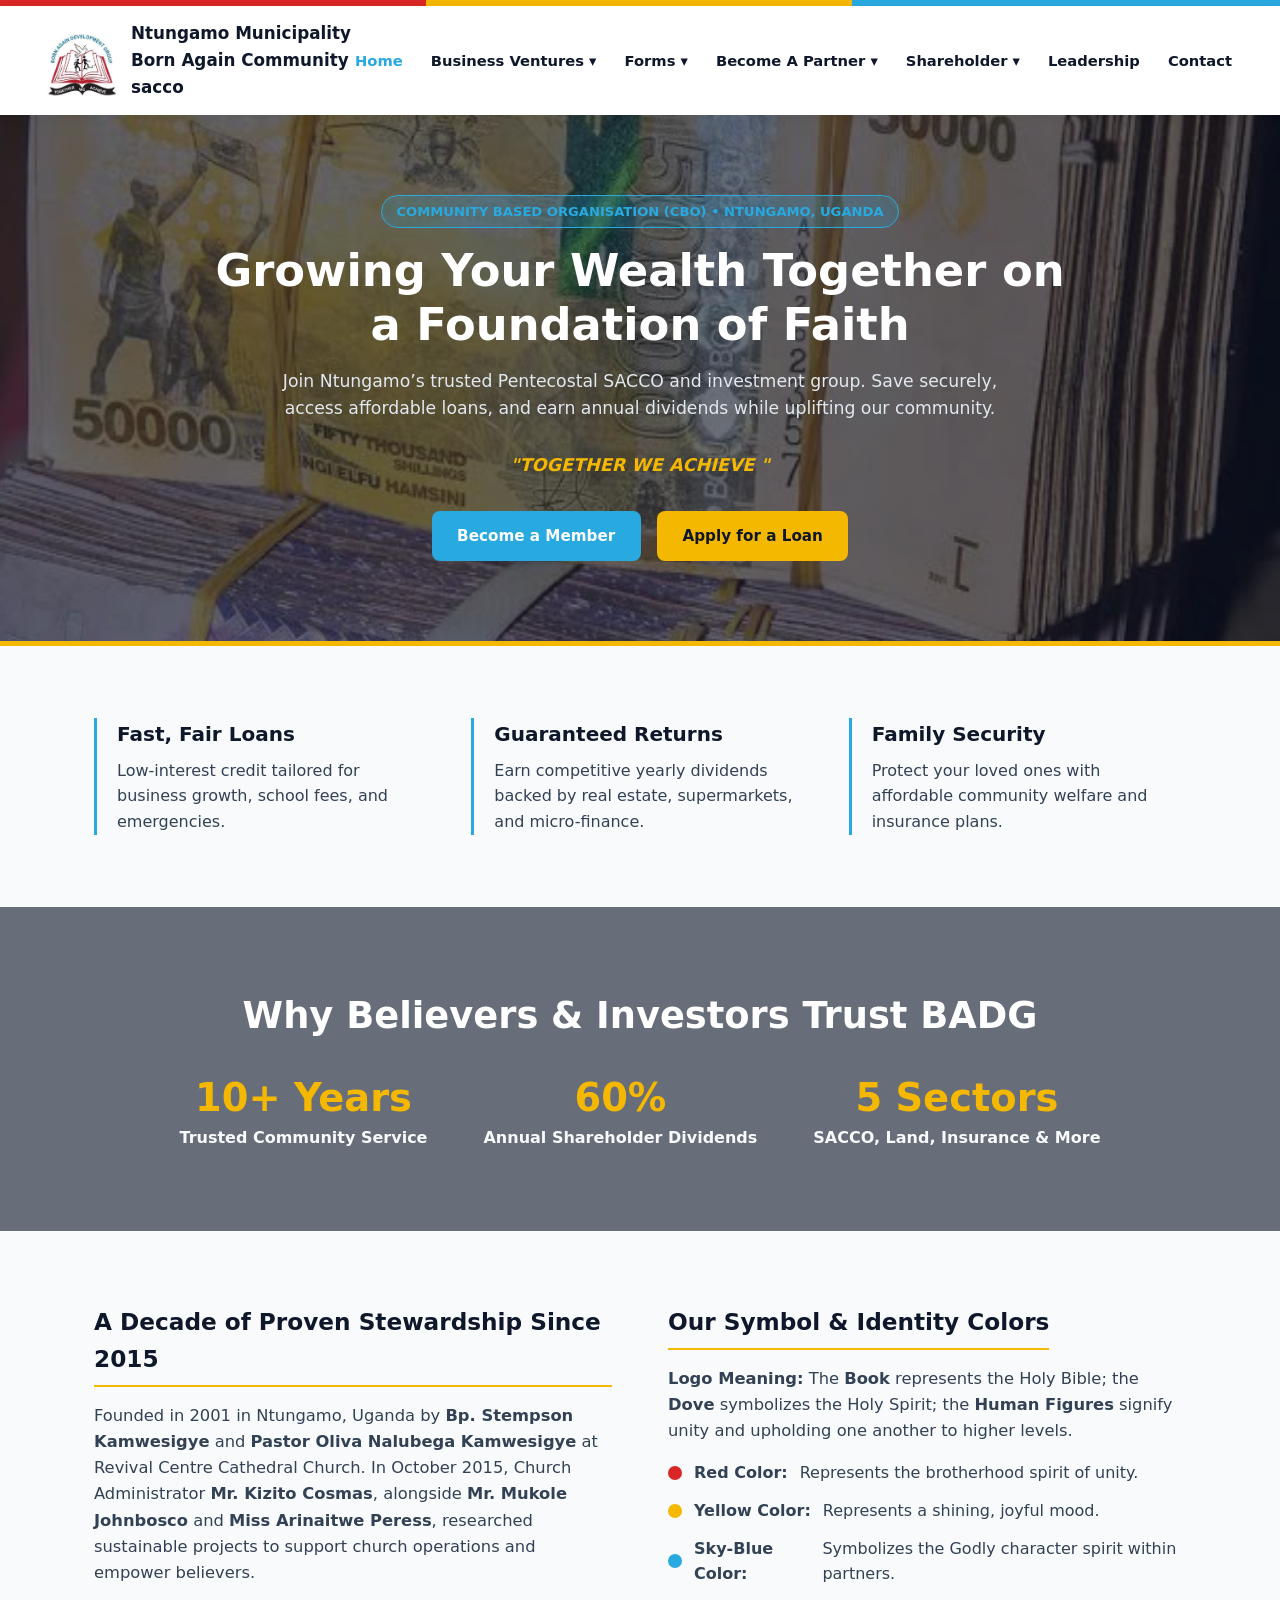
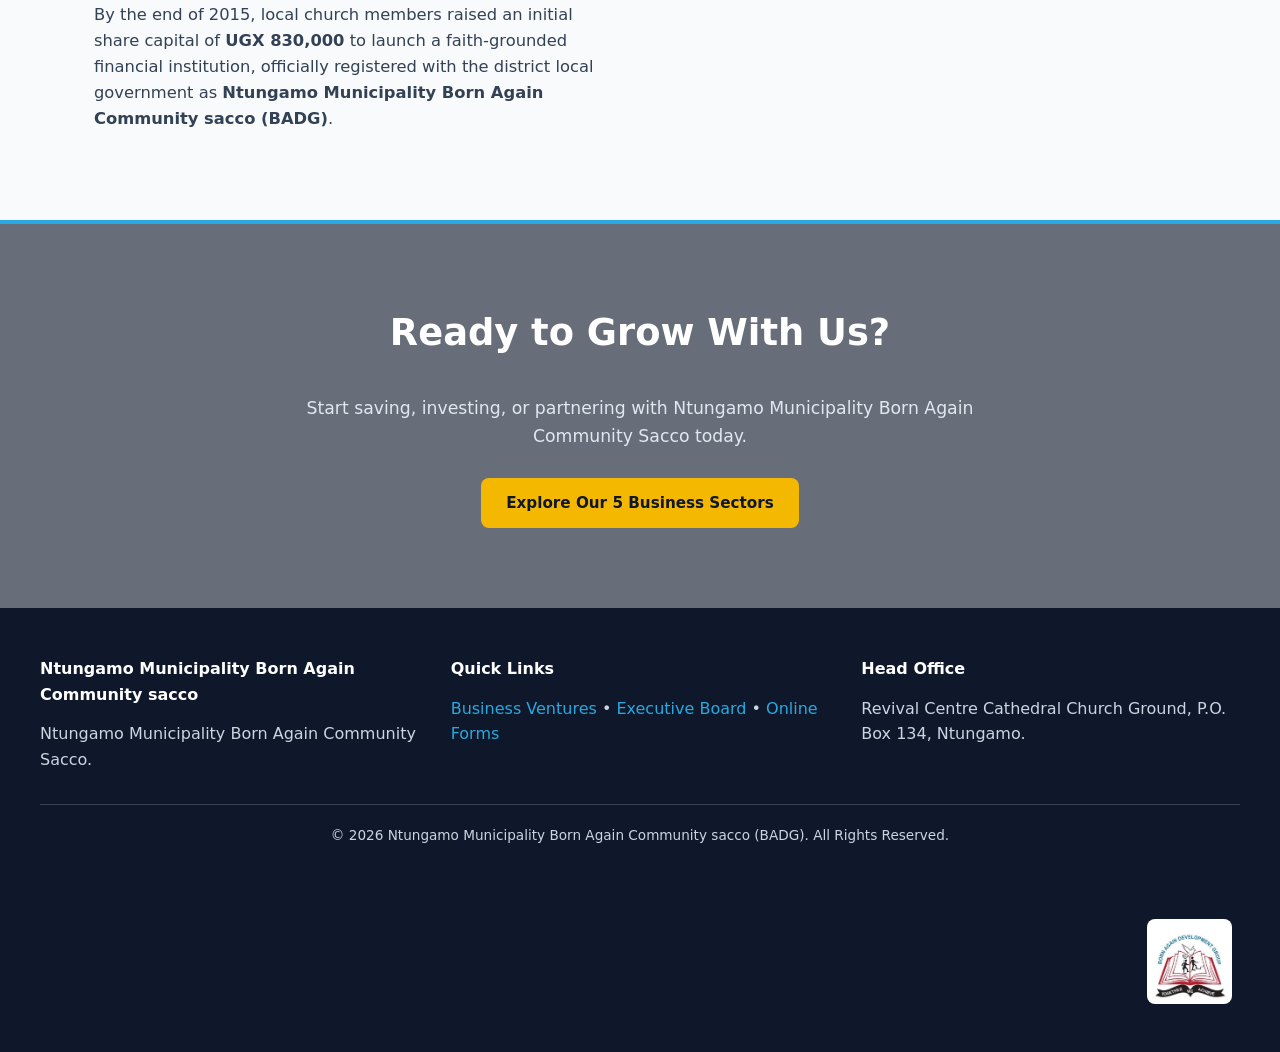
==== index.html @ 7374d950 "Add files via upload" ====
<!DOCTYPE html>
<html lang="en">

<head>
  <meta charset="UTF-8" />
  <meta name="viewport" content="width=device-width, initial-scale=1.0" />
  <title>Home | Ntungamo Municipality Born Again Community sacco
  </title>
  <link rel="stylesheet" href="style.css" />
</head>

<body>
  <div class="brand-bar"></div>
  <header>
    <div class="nav-container">
      <a href="index.html" class="brand">
        <img src="Group LOGO.jpg" alt="Ntungamo Municipality Born Again Community sacco
 Logo" class="nav-logo" />
        <span>Ntungamo Municipality Born Again Community sacco
        </span>
      </a>
      <nav>
        <ul>
          <li><a href="index.html" class="active">Home</a></li>
          <li>
            <a href="ventures.html">Business Ventures ▾</a>
            <div class="dropdown">
              <a href="ventures.html#sacco">SACCO Sector (Micro Finance)</a>
              <a href="ventures.html#insurance">Insurance Sector</a>
              <a href="ventures.html#housing">Land &amp; Housing Finance</a>
              <a href="ventures.html#academic">Academic Sector</a>
              <a href="ventures.html#trading">Trading &amp; Supermarkets</a>
            </div>
          </li>
          <li>
            <a href="forms.html">Forms ▾</a>
            <div class="dropdown">
              <a href="forms.html?type=membership">Membership Registration Form</a>
              <a href="forms.html?type=family">Family Protection Subscription</a>
              <a href="forms.html?type=loan">Loan Application Form</a>
              <a href="forms.html?type=agent">Be An Agent</a>
            </div>
          </li>
          <li>
            <a href="forms.html?type=partner">Become A Partner ▾</a>
            <div class="dropdown">
              <a href="forms.html?type=investor">An Investor</a>
              <a href="forms.html?type=virtual">Virtual Business Collaborations</a>
              <a href="forms.html?type=agent">Be An Agent</a>
            </div>
          </li>
          <li>
            <a href="forms.html?type=shareholder">Shareholder ▾</a>
            <div class="dropdown">
              <a href="index.html#origin">The Guarantees</a>
              <a href="forms.html?type=dividends">Dividends Request Form</a>
              <a href="forms.html?type=transfer">Share Transfer Request Form</a>
              <a href="forms.html?type=commitment">Commitment Agreement Form</a>
            </div>
          </li>
          <li><a href="leadership.html">Leadership</a></li>
          <li><a href="contact.html">Contact</a></li>
        </ul>
      </nav>
    </div>
  </header>

  <main>
    <!-- Hero Parallax Banner -->
    <div class="parallax-section parallax-hero">
      <div class="parallax-overlay">
        <div class="hero-tag">COMMUNITY BASED ORGANISATION (CBO) • NTUNGAMO, UGANDA</div>
        <h1>Growing Your Wealth Together on a Foundation of Faith</h1>
        <p>Join Ntungamo’s trusted Pentecostal SACCO and investment group. Save securely, access affordable loans, and
          earn annual dividends while uplifting our community.</p>
        <div class="slogan">"TOGETHER WE ACHIEVE
          "</div>
        <div class="cta-group">
          <a href="forms.html?type=membership" class="btn btn-primary">Become a Member</a>
          <a href="forms.html?type=loan" class="btn btn-gold">Apply for a Loan</a>
        </div>
      </div>
    </div>

    <!-- Plain Text Trust Pillars (No Boxes) -->
    <section class="plain-section">
      <div class="plain-grid-3">
        <div class="plain-item">
          <h3>Fast, Fair Loans</h3>
          <p>Low-interest credit tailored for business growth, school fees, and emergencies.</p>
        </div>
        <div class="plain-item">
          <h3>Guaranteed Returns</h3>
          <p>Earn competitive yearly dividends backed by real estate, supermarkets, and micro-finance.</p>
        </div>
        <div class="plain-item">
          <h3>Family Security</h3>
          <p>Protect your loved ones with affordable community welfare and insurance plans.</p>
        </div>
      </div>
    </section>

    <!-- Parallax Transition Image 2 -->
    <div class="parallax-section parallax-mid">
      <div class="parallax-overlay">
        <h2>Why Believers &amp; Investors Trust BADG</h2>
        <div class="plain-stats">
          <div class="plain-stat-item">
            <strong>10+ Years</strong>
            <span>Trusted Community Service</span>
          </div>
          <div class="plain-stat-item">
            <strong>60%</strong>
            <span>Annual Shareholder Dividends</span>
          </div>
          <div class="plain-stat-item">
            <strong>5 Sectors</strong>
            <span>SACCO, Land, Insurance &amp; More</span>
          </div>
        </div>
      </div>
    </div>


    <section id="origin" class="plain-section">
      <div class="plain-grid-2">
        <div class="plain-text-block">
          <h3>A Decade of Proven Stewardship Since 2015</h3>
          <p>Founded in 2001 in Ntungamo, Uganda by <strong>Bp. Stempson Kamwesigye</strong> and <strong>Pastor Oliva
              Nalubega Kamwesigye</strong> at Revival Centre Cathedral Church. In October 2015, Church Administrator
            <strong>Mr. Kizito Cosmas</strong>, alongside <strong>Mr. Mukole Johnbosco</strong> and <strong>Miss
              Arinaitwe Peress</strong>, researched sustainable projects to support church operations and empower
            believers.</p>
          <p>By the end of 2015, local church members raised an initial share capital of <strong>UGX 830,000</strong> to
            launch a faith-grounded financial institution, officially registered with the district local government as
            <strong>Ntungamo Municipality Born Again Community sacco
              (BADG)</strong>.</p>
        </div>

        <div class="plain-text-block">
          <h3>Our Symbol &amp; Identity Colors</h3>
          <p><strong>Logo Meaning:</strong> The <strong>Book</strong> represents the Holy Bible; the
            <strong>Dove</strong> symbolizes the Holy Spirit; the <strong>Human Figures</strong> signify unity and
            upholding one another to higher levels.</p>
          <ul class="plain-color-list">
            <li><span class="dot dot-red"></span><strong>Red Color:</strong> Represents the brotherhood spirit of unity.
            </li>
            <li><span class="dot dot-gold"></span><strong>Yellow Color:</strong> Represents a shining, joyful mood.</li>
            <li><span class="dot dot-sky"></span><strong>Sky-Blue Color:</strong> Symbolizes the Godly character spirit
              within partners.</li>
          </ul>
        </div>
      </div>
    </section>

    <!-- Parallax Transition Image 3 -->
    <div class="parallax-section parallax-bottom">
      <div class="parallax-overlay">
        <h2>Ready to Grow With Us?</h2>
        <p>Start saving, investing, or partnering with Ntungamo Municipality Born Again Community Sacco today.</p>
        <a href="ventures.html" class="btn btn-gold">Explore Our 5 Business Sectors</a>
      </div>
    </div>
  </main>

  <footer>
    <div class="footer-grid">
      <div>
        <h4>Ntungamo Municipality Born Again Community sacco
        </h4>
        <p> Ntungamo Municipality Born Again Community Sacco.</p>
      </div>
      <div>
        <h4>Quick Links</h4>
        <p><a href="ventures.html">Business Ventures</a> • <a href="leadership.html">Executive Board</a> • <a
            href="forms.html">Online Forms</a></p>
      </div>
      <div>
        <h4>Head Office</h4>
        <p>Revival Centre Cathedral Church Ground, P.O. Box 134, Ntungamo.</p>
      </div>
    </div>
    <div class="copyright">&copy; 2026 Ntungamo Municipality Born Again Community sacco
      (BADG). All Rights Reserved.</div>
    <footer>
      <div class="footer-logo-wrap">
        <img src="Group LOGO.jpg" alt="Ntungamo Municipality Born Again Community sacco
 Logo" class="footer-logo" />
      </div>
    </footer>

  </footer>
</body>

</html>
---- style.css ----
:root {
  --red: #d92626;
  --gold: #f5b800;
  --sky: #28a9e0;
  --dark: #0f172a;
  --slate: #334155;
  --light: #f8fafc;
  --white: #ffffff;
  --border: #e2e8f0;
}

* {
  box-sizing: border-box;
  margin: 0;
  padding: 0;
  font-family: 'Segoe UI', system-ui, sans-serif;
}

body {
  background: var(--light);
  color: var(--slate);
  line-height: 1.6;
  display: flex;
  flex-direction: column;
  min-height: 100vh;
}

.brand-bar {
  height: 6px;
  background: linear-gradient(90deg, var(--red) 33.3%, var(--gold) 33.3%, var(--gold) 66.6%, var(--sky) 66.6%);
}

/* Navbar */
header {
  background: var(--white);
  box-shadow: 0 2px 12px rgba(0, 0, 0, 0.06);
  position: sticky;
  top: 0;
  z-index: 1000;
}

.nav-container {
  max-width: 1240px;
  margin: 0 auto;
  padding: 0.9rem 1.5rem;
  display: flex;
  justify-content: space-between;
  align-items: center;
}

.brand {
  display: flex;
  align-items: center;
  gap: 0.75rem;
  text-decoration: none;
  color: var(--dark);
  font-weight: 800;
  font-size: 1.05rem;
}

.brand-badge {
  width: 42px;
  height: 42px;
  border-radius: 50%;
  background: var(--sky);
  color: var(--white);
  display: grid;
  place-items: center;
  font-weight: 900;
  border: 3px solid var(--gold);
  font-size: 0.85rem;
}

nav ul {
  list-style: none;
  display: flex;
  gap: 1.25rem;
  align-items: center;
}

nav li {
  position: relative;
}

nav a {
  text-decoration: none;
  color: var(--dark);
  font-weight: 600;
  font-size: 0.92rem;
  padding: 0.5rem 0.25rem;
  display: inline-block;
  transition: color 0.2s;
}

nav a:hover,
nav a.active {
  color: var(--sky);
}

.dropdown {
  display: none;
  position: absolute;
  top: 100%;
  left: 0;
  background: var(--white);
  min-width: 240px;
  box-shadow: 0 10px 25px rgba(0, 0, 0, 0.1);
  border-radius: 8px;
  border-top: 3px solid var(--sky);
  padding: 0.5rem 0;
  z-index: 100;
}

nav li:hover .dropdown {
  display: block;
}

.dropdown a {
  display: block;
  padding: 0.6rem 1.2rem;
  font-weight: 500;
  font-size: 0.88rem;
}

.dropdown a:hover {
  background: var(--light);
  color: var(--red);
}

/* Hero & Page Headers */
.hero {
  background: linear-gradient(135deg, var(--dark) 0%, #1e293b 100%);
  color: var(--white);
  padding: 4.5rem 1.5rem;
  text-align: center;
  border-bottom: 5px solid var(--gold);
}

.page-header {
  background: var(--dark);
  color: var(--white);
  padding: 3rem 1.5rem;
  text-align: center;
  border-bottom: 4px solid var(--sky);
}

.hero-tag {
  display: inline-block;
  background: rgba(40, 169, 224, 0.2);
  color: var(--sky);
  border: 1px solid var(--sky);
  padding: 0.3rem 0.9rem;
  border-radius: 99px;
  font-size: 0.82rem;
  font-weight: 700;
  margin-bottom: 1rem;
}

.hero h1,
.page-header h1 {
  font-size: clamp(1.7rem, 3.5vw, 2.6rem);
  max-width: 900px;
  margin: 0 auto 0.75rem;
  line-height: 1.2;
}

.hero p,
.page-header p {
  max-width: 720px;
  margin: 0 auto 1.5rem;
  color: #cbd5e1;
}

.slogan {
  font-style: italic;
  color: var(--gold);
  font-weight: 700;
  font-size: 1.1rem;
  margin-bottom: 2rem;
}

.cta-group {
  display: flex;
  gap: 1rem;
  justify-content: center;
  flex-wrap: wrap;
}

.btn {
  padding: 0.8rem 1.6rem;
  border-radius: 8px;
  font-weight: 700;
  text-decoration: none;
  cursor: pointer;
  border: none;
  font-size: 0.95rem;
  display: inline-block;
  transition: transform 0.15s;
}

.btn:hover {
  transform: translateY(-2px);
}

.btn-primary {
  background: var(--sky);
  color: var(--white);
}

.btn-gold {
  background: var(--gold);
  color: var(--dark);
}

.btn-full {
  width: 100%;
}

/* Layout & Cards */
main {
  flex: 1;
}

section {
  max-width: 1200px;
  margin: 0 auto;
  padding: 3.5rem 1.5rem;
}

.section-title {
  text-align: center;
  margin-bottom: 2.5rem;
}

.section-title h2 {
  font-size: 1.85rem;
  color: var(--dark);
}

.section-title span {
  display: block;
  width: 60px;
  height: 4px;
  background: var(--red);
  margin: 0.5rem auto 0;
  border-radius: 2px;
}

.grid-2 {
  display: grid;
  grid-template-columns: repeat(auto-fit, minmax(320px, 1fr));
  gap: 2rem;
}

.grid-3 {
  display: grid;
  grid-template-columns: repeat(auto-fit, minmax(260px, 1fr));
  gap: 1.5rem;
}

.card {
  background: var(--white);
  border-radius: 12px;
  padding: 1.75rem;
  box-shadow: 0 4px 15px rgba(0, 0, 0, 0.04);
  border: 1px solid var(--border);
}

.card h3 {
  color: var(--dark);
  margin-bottom: 0.75rem;
}

/* Stats & Colors */
.stat-row {
  display: flex;
  gap: 1rem;
  margin-top: 1.5rem;
  flex-wrap: wrap;
}

.stat {
  flex: 1;
  min-width: 130px;
  background: var(--light);
  padding: 1rem;
  border-radius: 8px;
  border-left: 4px solid var(--sky);
}

.stat strong {
  display: block;
  font-size: 1.2rem;
  color: var(--dark);
}

.color-pill {
  display: flex;
  align-items: center;
  gap: 1rem;
  margin-bottom: 1rem;
  padding: 0.8rem;
  border-radius: 8px;
  background: var(--light);
}

.swatch {
  width: 32px;
  height: 32px;
  border-radius: 6px;
  flex-shrink: 0;
}

.swatch-red {
  background: var(--red);
}

.swatch-gold {
  background: var(--gold);
}

.swatch-sky {
  background: var(--sky);
}

/* Leadership */
.leader-card {
  text-align: center;
}

.avatar {
  width: 90px;
  height: 90px;
  border-radius: 50%;
  margin: 0 auto 1rem;
  background: #e2e8f0;
  border: 3px solid var(--sky);
  display: grid;
  place-items: center;
  font-weight: 800;
  color: var(--dark);
  font-size: 1.2rem;
}

.leader-card p {
  font-size: 0.9rem;
  color: var(--red);
  font-weight: 600;
}

/* Org Chart */
.org-tree {
  display: flex;
  flex-direction: column;
  align-items: center;
  gap: 1.5rem;
}

.org-box {
  padding: 1rem 1.75rem;
  border-radius: 8px;
  font-weight: 700;
  text-align: center;
  min-width: 220px;
}

.org-top {
  background: #ea580c;
  color: var(--white);
  font-size: 1.15rem;
}

.org-mid {
  display: flex;
  gap: 1.5rem;
  flex-wrap: wrap;
  justify-content: center;
}

.org-cec {
  background: var(--white);
  border: 2px solid var(--dark);
  color: var(--dark);
}

.org-exec {
  background: var(--gold);
  color: var(--dark);
}

.org-sectors {
  display: grid;
  grid-template-columns: repeat(auto-fit, minmax(220px, 1fr));
  gap: 1rem;
  width: 100%;
}

.sector-card {
  background: var(--white);
  border-top: 4px solid var(--sky);
  padding: 1.25rem;
  border-radius: 8px;
  text-align: center;
  box-shadow: 0 2px 8px rgba(0, 0, 0, 0.05);
}

/* Forms */
.form-box {
  max-width: 600px;
  margin: 0 auto;
}

.form-group {
  margin-bottom: 1.1rem;
}

.form-group label {
  display: block;
  font-size: 0.9rem;
  font-weight: 600;
  margin-bottom: 0.35rem;
  color: var(--dark);
}

.form-group input,
.form-group select,
.form-group textarea {
  width: 100%;
  padding: 0.7rem;
  border: 1px solid #cbd5e1;
  border-radius: 6px;
  font-size: 0.95rem;
}

/* Footer */
footer {
  background: var(--dark);
  color: #cbd5e1;
  padding: 3rem 1.5rem 1.5rem;
  margin-top: auto;
}

.footer-grid {
  max-width: 1200px;
  margin: 0 auto;
  display: grid;
  grid-template-columns: repeat(auto-fit, minmax(250px, 1fr));
  gap: 2rem;
  border-bottom: 1px solid #334155;
  padding-bottom: 2rem;
}

.footer-grid h4 {
  color: var(--white);
  margin-bottom: 0.85rem;
}

.footer-grid a {
  color: var(--sky);
  text-decoration: none;
}

.copyright {
  text-align: center;
  padding-top: 1.25rem;
  font-size: 0.85rem;
}

.dropdown-right {
  left: auto;
  right: 0;
}


@media (max-width: 900px) {
  nav ul {
    display: none;
  }
}

/* Parallax Scrolling Sections */
.parallax-section {
  background-attachment: fixed;
  background-position: center;
  background-repeat: no-repeat;
  background-size: cover;
  position: relative;
  color: var(--white);
  text-align: center;
}

.parallax-hero {
  background-image: url('parallax.jpg');
  border-bottom: 5px solid var(--gold);
}

.parallax-mid {
  background-image: url('savings.jpg');
}

.parallax-bottom {
  background-image: url('family.jpg');
  border-top: 4px solid var(--sky);
}

.parallax-overlay {
  background: rgba(15, 23, 42, 0.62);
  padding: 5rem 1.5rem;
}


.parallax-overlay h1 {
  font-size: clamp(1.8rem, 3.6vw, 2.8rem);
  max-width: 880px;
  margin: 0 auto 1rem;
  line-height: 1.2;
}

.parallax-overlay h2 {
  font-size: clamp(1.6rem, 3vw, 2.3rem);
  margin-bottom: 2rem;
  color: var(--white);
}

.parallax-overlay p {
  max-width: 720px;
  margin: 0 auto 1.75rem;
  color: #e2e8f0;
  font-size: 1.08rem;
}

/* Plain Text Sections (No Boxes) */
.plain-section {
  max-width: 1140px;
  margin: 0 auto;
  padding: 4.5rem 1.5rem;
  background: transparent;
}

.plain-grid-3 {
  display: grid;
  grid-template-columns: repeat(auto-fit, minmax(260px, 1fr));
  gap: 2.5rem;
}

.plain-grid-2 {
  display: grid;
  grid-template-columns: repeat(auto-fit, minmax(320px, 1fr));
  gap: 3.5rem;
}

.plain-item {
  border-left: 3px solid var(--sky);
  padding-left: 1.25rem;
}

.plain-item h3 {
  color: var(--dark);
  font-size: 1.25rem;
  margin-bottom: 0.5rem;
}

.plain-text-block h3 {
  color: var(--dark);
  font-size: 1.45rem;
  margin-bottom: 1rem;
  padding-bottom: 0.5rem;
  border-bottom: 2px solid var(--gold);
  display: inline-block;
}

.plain-text-block p {
  margin-bottom: 1rem;
  font-size: 1.02rem;
  color: var(--slate);
}

/* Plain Stats Over Parallax */
.plain-stats {
  display: flex;
  justify-content: center;
  gap: 3.5rem;
  flex-wrap: wrap;
  max-width: 960px;
  margin: 0 auto;
}

.plain-stat-item strong {
  display: block;
  font-size: 2.4rem;
  color: var(--gold);
  line-height: 1.1;
  margin-bottom: 0.35rem;
}

.plain-stat-item span {
  font-size: 1rem;
  color: #f8fafc;
  font-weight: 600;
}

/* Plain Color List */
.plain-color-list {
  list-style: none;
  margin-top: 1rem;
}

.plain-color-list li {
  display: flex;
  align-items: center;
  gap: 0.75rem;
  margin-bottom: 0.75rem;
  font-size: 1rem;
}

.dot {
  width: 14px;
  height: 14px;
  border-radius: 50%;
  flex-shrink: 0;
}

.dot-red {
  background: var(--red);
}

.dot-gold {
  background: var(--gold);
}

.dot-sky {
  background: var(--sky);
}

/* Disable fixed parallax on mobile Safari/Android for smooth scrolling */
@media (max-width: 768px) {
  .parallax-section {
    background-attachment: scroll;
  }
}

.avatar-img {
  width: 90px;
  height: 90px;
  border-radius: 50%;
  object-fit: cover;
  object-position: top;
  border: 3px solid #38bdf8;
  margin: 0 auto 1rem auto;
  display: block;
}

.leadership-hero {
  background: linear-gradient(rgba(15, 23, 42, 0.75), rgba(15, 23, 42, 0.85)), url('leadership.jpg') center/cover fixed no-repeat;
}

body {
  background-image: linear-gradient(rgba(248, 250, 252, 0.92), rgba(248, 250, 252, 0.92)), url('Group\ LOGO.jpg');
  background-size: 350px;
  background-repeat: no-repeat;
  background-position: center;
  background-attachment: fixed;
}

.nav-logo {
  width: 75px;
  height: 75px;
  object-fit: contain;
  border-radius: 8px;
  flex-shrink: 0;
}

nav a {
  white-space: nowrap;
}

footer {
  position: relative;
}

.footer-logo-wrap {
  display: flex;
  justify-content: flex-end;
  margin-top: 1.5rem;
}

.footer-logo {
  width: 85px;
  height: 85px;
  object-fit: contain;
  border-radius: 8px;
  background: #ffffff;
  padding: 4px;
}

#sacco,
#insurance,
#housing,
#academic,
#trading,
#collab {
  background-size: cover;
  background-position: center;
  background-repeat: no-repeat;
  text-shadow: 0 1px 2px rgba(255, 255, 255, 0.9);
}

#sacco,
#insurance,
#housing,
#academic,
#trading,
#collab {
  background-size: cover;
  background-position: center;
  background-repeat: no-repeat;
}

#sacco h3,
#insurance h3,
#housing h3,
#academic h3,
#trading h3,
#collab h3 {
  color: #facc15 !important;
  text-shadow: 0 2px 4px rgba(0, 0, 0, 0.85);
}

#sacco p,
#insurance p,
#housing p,
#academic p,
#trading p,
#collab p {
  color: #ffffff !important;
  text-shadow: 0 1px 3px rgba(0, 0, 0, 0.9);
}

#sacco {
  background-image: linear-gradient(rgba(15, 23, 42, 0.65), rgba(15, 23, 42, 0.75)), url('sacco.jpg') !important;
}

#insurance {
  background-image: linear-gradient(rgba(15, 23, 42, 0.65), rgba(15, 23, 42, 0.75)), url('insurance.jpg') !important;
}

#housing {
  background-image: linear-gradient(rgba(15, 23, 42, 0.65), rgba(15, 23, 42, 0.75)), url('housing.jpg') !important;
}

#academic {
  background-image: linear-gradient(rgba(15, 23, 42, 0.65), rgba(15, 23, 42, 0.75)), url('Skill.jpg') !important;
}

#trading {
  background-image: linear-gradient(rgba(15, 23, 42, 0.65), rgba(15, 23, 42, 0.75)), url('tradind.jpg') !important;
}

#collab {
  background-image: linear-gradient(rgba(15, 23, 42, 0.65), rgba(15, 23, 42, 0.75)), url('colla.jpg') !important;
}

.sector-detail-section {
  padding-top: 2rem;
}

.detail-box {
  background: #ffffff;
  padding: 1.75rem;
  border-radius: 10px;
  box-shadow: 0 4px 12px rgba(0, 0, 0, 0.06);
  border-top: 4px solid #dc2626;
}

.detail-box h3 {
  color: #1e3a8a;
  margin-bottom: 1rem;
}

.table-responsive {
  overflow-x: auto;
}

.sacco-table {
  width: 100%;
  border-collapse: collapse;
  text-align: left;
  font-size: 0.94rem;
}

.sacco-table th,
.sacco-table td {
  padding: 0.85rem 1rem;
  border-bottom: 1px solid #e2e8f0;
}

.sacco-table th {
  background: #0f172a;
  color: #ffffff;
}

.badge-fee {
  background: #fef3c7;
  color: #92400e;
  padding: 0.25rem 0.6rem;
  border-radius: 4px;
  font-weight: 700;
  font-size: 0.82rem;
  white-space: nowrap;
}

.badge-free {
  background: #dcfce7;
  color: #166534;
  padding: 0.25rem 0.6rem;
  border-radius: 4px;
  font-weight: 700;
  font-size: 0.82rem;
}

.sacco-hero {
  background: linear-gradient(rgba(15, 23, 42, 0.35), rgba(15, 23, 42, 0.45)), url('saved.jpg') center 65%/cover no-repeat;
  min-height: 420px;
  display: flex;
  flex-direction: column;
  justify-content: center;
  text-shadow: 0 2px 6px rgba(0, 0, 0, 0.9);
}

.hover-explain-list {
  list-style: none;
  padding: 0;
  margin: 0;
}

.hover-explain-list li {
  border-bottom: 1px solid #e2e8f0;
  padding: 0.65rem 0.5rem;
  cursor: pointer;
  border-radius: 6px;
  transition: background-color 0.25s ease;
}

.hover-explain-list li:last-child {
  border-bottom: none;
}

.hover-explain-list li:hover {
  background-color: #f0f9ff;
}

.item-title {
  font-weight: 700;
  color: #0f172a;
  display: flex;
  justify-content: space-between;
  align-items: center;
  font-size: 0.95rem;
}

.hover-explain-list li:hover .item-title {
  color: #0284c7;
}

.item-desc {
  max-height: 0;
  opacity: 0;
  overflow: hidden;
  font-size: 0.88rem;
  color: #475569;
  line-height: 1.45;
  transition: max-height 0.35s ease, opacity 0.3s ease, margin-top 0.25s ease;
}

.hover-explain-list li:hover .item-desc {
  max-height: 120px;
  opacity: 1;
  margin-top: 0.45rem;
}

.sacco-parallax-card {
  background-size: cover;
  background-position: center;
  background-repeat: no-repeat;
  color: #ffffff;
  text-shadow: 0 2px 4px rgba(0, 0, 0, 0.85);
}

.sacco-parallax-card h3 {
  color: #facc15 !important;
}

.sacco-parallax-card p {
  color: #f8fafc !important;
}

.sacco-parallax-card .item-title {
  color: #ffffff !important;
}

.sacco-parallax-card .item-desc {
  color: #e2e8f0 !important;
}

.sacco-parallax-card .hover-explain-list li {
  border-bottom: 1px solid rgba(255, 255, 255, 0.25);
}

.sacco-parallax-card .hover-explain-list li:hover {
  background-color: rgba(15, 23, 42, 0.65);
}

.card-loans {
  background-image: linear-gradient(rgba(15, 23, 42, 0.48), rgba(15, 23, 42, 0.58)), url('credit 1.jpg');
}

.card-audit {
  background-image: linear-gradient(rgba(15, 23, 42, 0.48), rgba(15, 23, 42, 0.58)), url('audit.jpg');
}

.card-open-account {
  background-image: linear-gradient(rgba(15, 23, 42, 0.48), rgba(15, 23, 42, 0.58)), url('cash.jpg');
}

.sector-detail-section .grid-3 {
  align-items: start;
}

.sector-detail-section .sacco-parallax-card {
  min-height: 335px;
}

.insurance-hero {
  background: linear-gradient(rgba(15, 23, 42, 0.45), rgba(15, 23, 42, 0.55)), url('insurance.jpg') center/cover no-repeat;
  min-height: 360px;
  display: flex;
  flex-direction: column;
  justify-content: center;
  text-shadow: 0 2px 6px rgba(0, 0, 0, 0.9);
}

.card-ins-cover {
  background-image: linear-gradient(rgba(15, 23, 42, 0.52), rgba(15, 23, 42, 0.62)), url('insurance.jpg');
}

.card-ins-req {
  background-image: linear-gradient(rgba(15, 23, 42, 0.52), rgba(15, 23, 42, 0.62)), url('family.jpg');
}

.card-ins-join {
  background-image: linear-gradient(rgba(15, 23, 42, 0.52), rgba(15, 23, 42, 0.62)), url('parallax.jpg');
}

.card-ins-join .btn-red {
  background: #dc2626;
  color: #ffffff;
  display: inline-block;
  padding: 0.65rem 1.25rem;
  border-radius: 6px;
  text-decoration: none;
  font-weight: 700;
  text-shadow: none;
}

.housing-hero {
  background: linear-gradient(rgba(15, 23, 42, 0.45), rgba(15, 23, 42, 0.55)), url('housing.jpg') center/cover no-repeat;
  min-height: 360px;
  display: flex;
  flex-direction: column;
  justify-content: center;
  text-shadow: 0 2px 6px rgba(0, 0, 0, 0.9);
}

.card-house-prog {
  background-image: linear-gradient(rgba(15, 23, 42, 0.52), rgba(15, 23, 42, 0.62)), url('housing.jpg');
}

.card-house-req {
  background-image: linear-gradient(rgba(15, 23, 42, 0.52), rgba(15, 23, 42, 0.62)), url('requirements.jpg');
}

.card-house-join {
  background-image: linear-gradient(rgba(15, 23, 42, 0.52), rgba(15, 23, 42, 0.62)), url('land.jpg');
}

.card-house-join .btn-red {
  background: #dc2626;
  color: #ffffff;
  display: inline-block;
  padding: 0.65rem 1.25rem;
  border-radius: 6px;
  text-decoration: none;
  font-weight: 700;
  text-shadow: none;
}

.academic-hero {
  background: linear-gradient(rgba(15, 23, 42, 0.45), rgba(15, 23, 42, 0.55)), url('academic.jpg') center/cover no-repeat;
  min-height: 360px;
  display: flex;
  flex-direction: column;
  justify-content: center;
  text-shadow: 0 2px 6px rgba(0, 0, 0, 0.9);
}

.card-acad-prog {
  background-image: linear-gradient(rgba(15, 23, 42, 0.52), rgba(15, 23, 42, 0.62)), url('Skill.jpg');
}

.card-acad-req {
  background-image: linear-gradient(rgba(15, 23, 42, 0.52), rgba(15, 23, 42, 0.62)), url('enrollement.jpg');
}

.card-acad-join {
  background-image: linear-gradient(rgba(15, 23, 42, 0.52), rgba(15, 23, 42, 0.62)), url('juniors.jpg');
}

.card-acad-join .btn-red {
  background: #dc2626;
  color: #ffffff;
  display: inline-block;
  padding: 0.65rem 1.25rem;
  border-radius: 6px;
  text-decoration: none;
  font-weight: 700;
  text-shadow: none;
}

.dual-avatars {
  display: flex;
  justify-content: center;
  align-items: center;
  gap: 1rem;
  margin-bottom: 1rem;
}

.dual-avatars .avatar-img {
  margin: 0;
}

.trading-hero {
  background: linear-gradient(rgba(15, 23, 42, 0.45), rgba(15, 23, 42, 0.55)), url('trading.jpg') center/cover no-repeat;
  min-height: 360px;
  display: flex;
  flex-direction: column;
  justify-content: center;
  text-shadow: 0 2px 6px rgba(0, 0, 0, 0.9);
}

.card-trade-ops {
  background-image: linear-gradient(rgba(15, 23, 42, 0.52), rgba(15, 23, 42, 0.62)), url('trading.jpg');
}

.card-trade-ben {
  background-image: linear-gradient(rgba(15, 23, 42, 0.52), rgba(15, 23, 42, 0.62)), url('savings.jpg');
}

.card-trade-join {
  background-image: linear-gradient(rgba(15, 23, 42, 0.52), rgba(15, 23, 42, 0.62)), url('colla.jpg');
}

.card-trade-join .btn-red {
  background: #dc2626;
  color: #ffffff;
  display: inline-block;
  padding: 0.65rem 1.25rem;
  border-radius: 6px;
  text-decoration: none;
  font-weight: 700;
  text-shadow: none;
}

.sector-detail-section .grid-3 {
  align-items: start !important;
}

.sector-detail-section .card,
.sacco-parallax-card {
  height: auto !important;
  min-height: 410px;
  transition: transform 0.25s ease, box-shadow 0.25s ease;
}

.sector-detail-section .card:hover,
.sacco-parallax-card:hover {
  transform: translateY(-4px);
}


.card-acad-prog,
.card-acad-req,
.card-acad-join {
  height: 100%;
  background-size: cover !important;
  background-position: center !important;
  background-repeat: no-repeat !important;
}

.card-acad-join {
  background-image: linear-gradient(rgba(15, 23, 42, 0.58), rgba(15, 23, 42, 0.68)), url('Skill.jpg') !important;
  display: flex;
  flex-direction: column;
  justify-content: space-between;
}

.collab-hero {
  background: linear-gradient(rgba(15, 23, 42, 0.48), rgba(15, 23, 42, 0.58)), url('colla.jpg') center/cover no-repeat;
  min-height: 360px;
  display: flex;
  flex-direction: column;
  justify-content: center;
  text-shadow: 0 2px 6px rgba(0, 0, 0, 0.9);
}

.card-collab-tracks {
  background-image: linear-gradient(rgba(15, 23, 42, 0.54), rgba(15, 23, 42, 0.64)), url('colla.jpg') !important;
}

.card-collab-gov {
  background-image: linear-gradient(rgba(15, 23, 42, 0.54), rgba(15, 23, 42, 0.64)), url('housing.jpg') !important;
}

.card-collab-join {
  background-image: linear-gradient(rgba(15, 23, 42, 0.58), rgba(15, 23, 42, 0.68)), url('partner.jpg') !important;
  display: flex;
  flex-direction: column;
  justify-content: space-between;
}

.card-collab-join .btn-red {
  background: #dc2626;
  color: #ffffff;
  display: inline-block;
  padding: 0.65rem 1.25rem;
  border-radius: 6px;
  text-decoration: none;
  font-weight: 700;
  text-shadow: none;
}

.form-logo-header {
  display: flex;
  flex-direction: column;
  align-items: center;
  text-align: center;
  margin-bottom: 1.25rem;
  padding-bottom: 1rem;
  border-bottom: 2px solid #e2e8f0;
}

.form-top-logo {
  width: 85px;
  height: 85px;
  object-fit: contain;
  margin-bottom: 0.5rem;
}

.form-org-name {
  font-weight: 800;
  font-size: 0.95rem;
  color: #0f172a;
  letter-spacing: 0.5px;
}

.forms-grid {
  display: block;
  max-width: 550px;
  margin: 0 auto;
}

.forms-grid .form-box {
  display: none;
}

.forms-grid .form-box.active-form {
  display: block;
}

.forms-hero {
  background: linear-gradient(rgba(15, 23, 42, 0.58), rgba(15, 23, 42, 0.68)), url('partner\ port.jpg') center/cover no-repeat !important;
  min-height: 300px;
  display: flex;
  flex-direction: column;
  justify-content: center;
  text-shadow: 0 2px 6px rgba(0, 0, 0, 0.9);
}

header {
  position: sticky;
  top: 0;
  z-index: 9999 !important;
}

nav ul li {
  position: relative;
  padding-bottom: 8px;
  margin-bottom: -8px;
}

nav ul li .dropdown {
  top: 100% !important;
  left: 0;
  margin-top: 0 !important;
  z-index: 10000 !important;
  pointer-events: auto !important;
}

nav ul li:hover>.dropdown,
nav ul li .dropdown:hover {
  display: block !important;
}
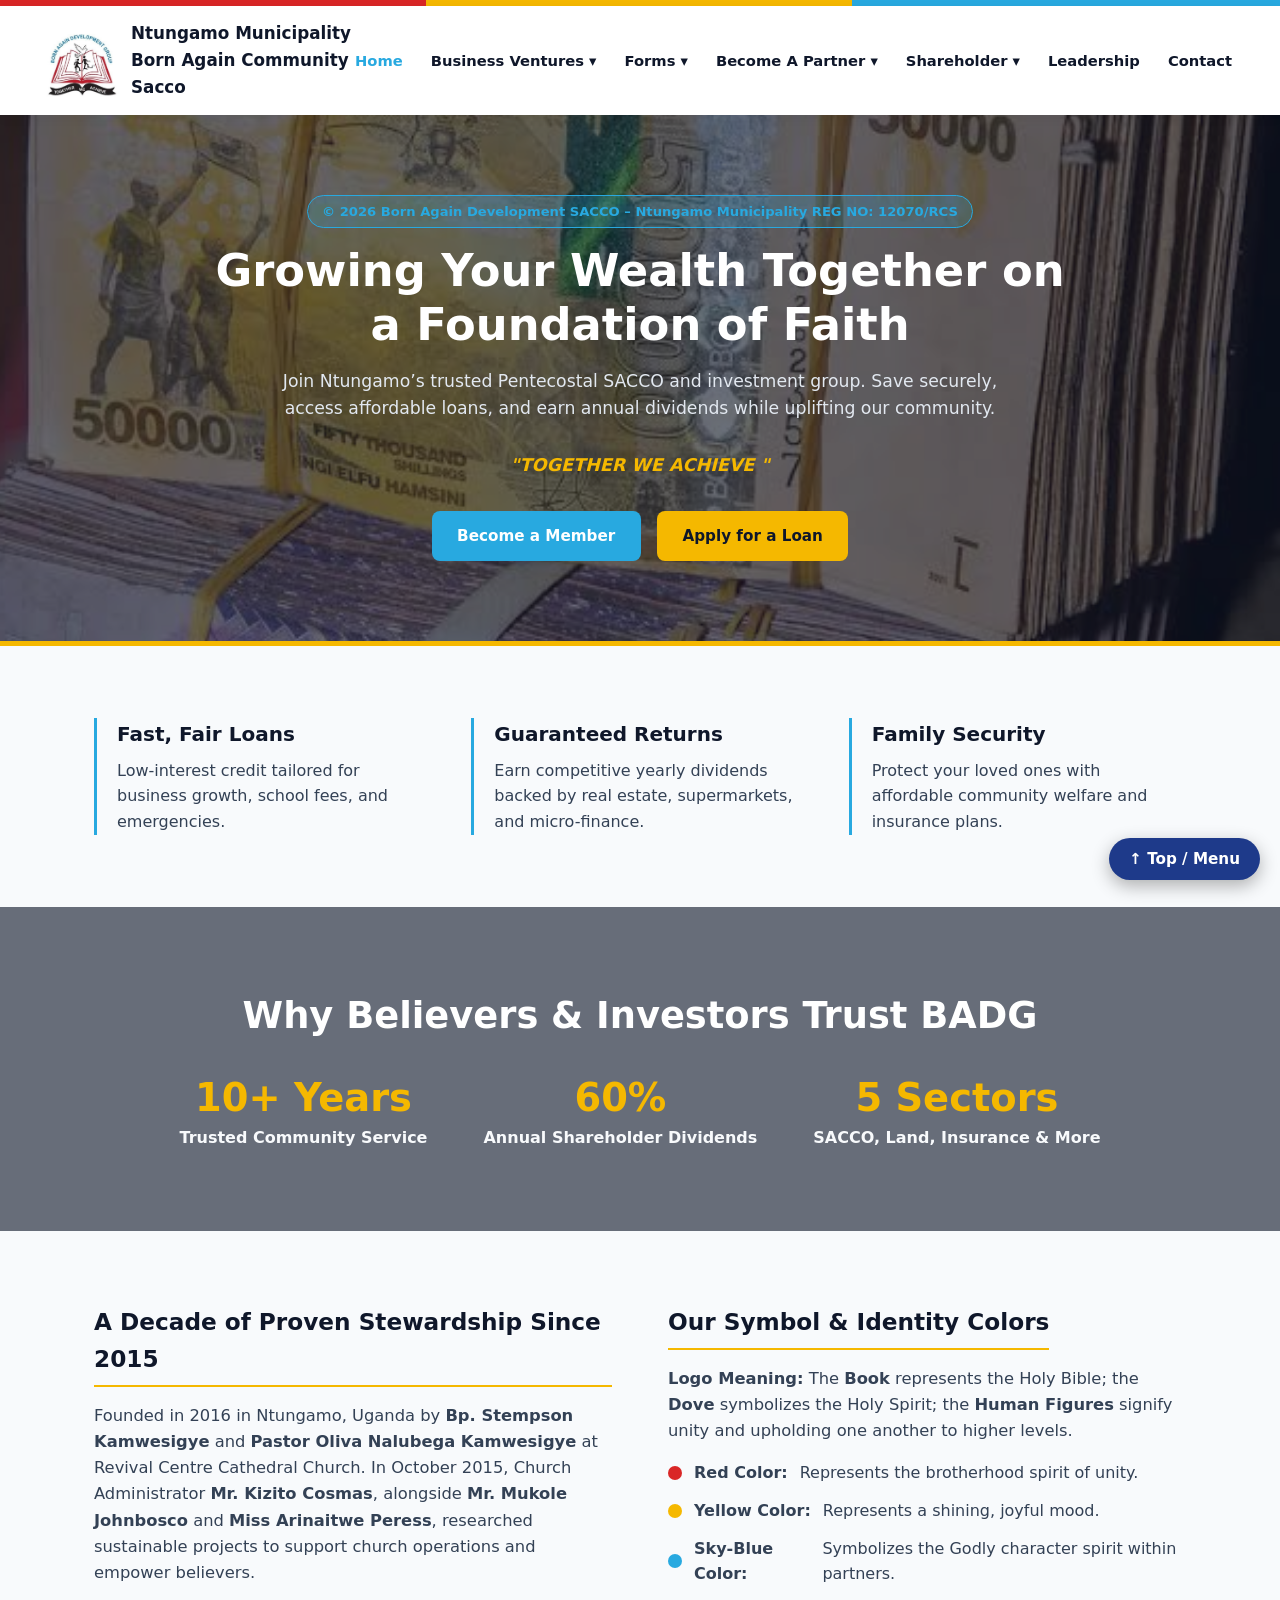
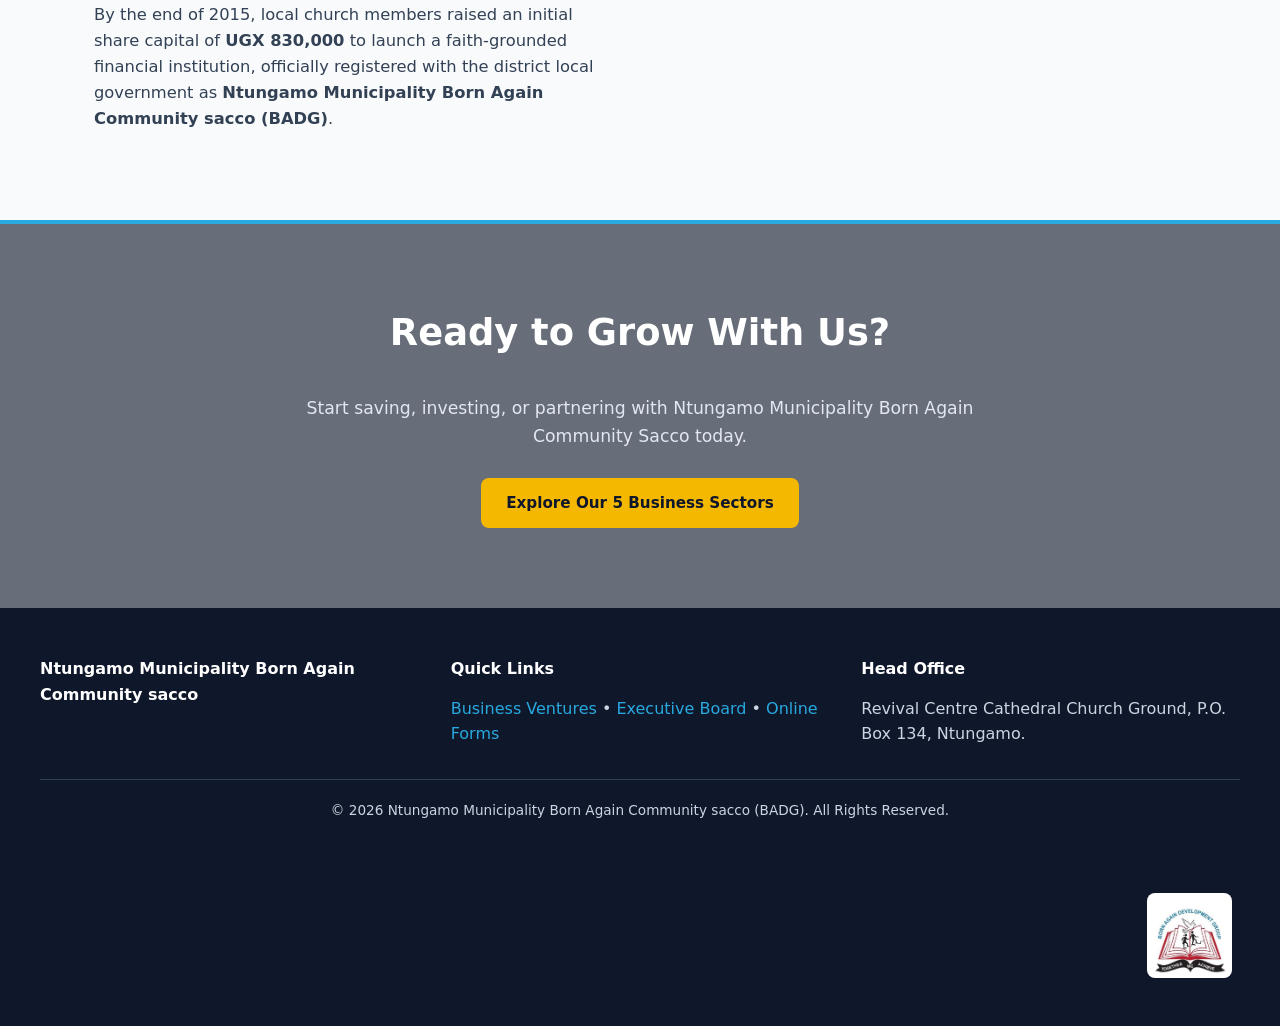
==== commit 73e8825b: "Add files via upload" ====
--- a/index.html
+++ b/index.html
@@ -15,21 +15,28 @@
     <div class="nav-container">
       <a href="index.html" class="brand">
         <img src="Group LOGO.jpg" alt="Ntungamo Municipality Born Again Community sacco
- Logo" class="nav-logo" />
-        <span>Ntungamo Municipality Born Again Community sacco
+            Logo" class="nav-logo" />
+        <span>Ntungamo Municipality Born Again Community Sacco
         </span>
       </a>
       <nav>
         <ul>
+          <li class="mobile-close-item">
+            <button type="button" class="mobile-close-btn"
+              onclick="document.querySelector('.nav-container nav').classList.remove('mobile-open')"
+              aria-label="Close Menu">&times;</button>
+          </li>
+
           <li><a href="index.html" class="active">Home</a></li>
           <li>
             <a href="ventures.html">Business Ventures ▾</a>
             <div class="dropdown">
-              <a href="ventures.html#sacco">SACCO Sector (Micro Finance)</a>
-              <a href="ventures.html#insurance">Insurance Sector</a>
-              <a href="ventures.html#housing">Land &amp; Housing Finance</a>
-              <a href="ventures.html#academic">Academic Sector</a>
-              <a href="ventures.html#trading">Trading &amp; Supermarkets</a>
+              <a href="sacco.html">SACCO Sector (Micro Finance)</a>
+              <a href="insurance.html">Insurance Sector</a>
+              <a href="housing.html">Land &amp; Housing Finance</a>
+              <a href="academic.html">Academic Sector</a>
+              <a href="trading.html">Trading &amp; Supermarkets</a>
+
             </div>
           </li>
           <li>
@@ -38,7 +45,8 @@
               <a href="forms.html?type=membership">Membership Registration Form</a>
               <a href="forms.html?type=family">Family Protection Subscription</a>
               <a href="forms.html?type=loan">Loan Application Form</a>
-              <a href="forms.html?type=agent">Be An Agent</a>
+              <a href="forms.html?type=family">Family Protection Subscription</a>
+<a href="forms.html?type=fif">Funeral Insurance Fund (F.I.F.)</a>
             </div>
           </li>
           <li>
@@ -46,7 +54,8 @@
             <div class="dropdown">
               <a href="forms.html?type=investor">An Investor</a>
               <a href="forms.html?type=virtual">Virtual Business Collaborations</a>
-              <a href="forms.html?type=agent">Be An Agent</a>
+              <a href="forms.html?type=family">Family Protection Subscription</a>
+<a href="forms.html?type=fif">Funeral Insurance Fund (F.I.F.)</a>
             </div>
           </li>
           <li>
@@ -62,6 +71,14 @@
           <li><a href="contact.html">Contact</a></li>
         </ul>
       </nav>
+      <!-- Mobile Navigation Button -->
+      <button type="button" class="summary-menu-btn"
+        onclick="document.querySelector('.nav-container nav').classList.toggle('mobile-open')"
+        aria-label="Open Navigation Menu">
+        <span></span>
+        <span></span>
+        <span></span>
+      </button>
     </div>
   </header>
 
@@ -69,7 +86,7 @@
     <!-- Hero Parallax Banner -->
     <div class="parallax-section parallax-hero">
       <div class="parallax-overlay">
-        <div class="hero-tag">COMMUNITY BASED ORGANISATION (CBO) • NTUNGAMO, UGANDA</div>
+        <div class="hero-tag">© 2026 Born Again Development SACCO – Ntungamo Municipality REG NO: 12070/RCS</div>
         <h1>Growing Your Wealth Together on a Foundation of Faith</h1>
         <p>Join Ntungamo’s trusted Pentecostal SACCO and investment group. Save securely, access affordable loans, and
           earn annual dividends while uplifting our community.</p>
@@ -126,22 +143,25 @@
       <div class="plain-grid-2">
         <div class="plain-text-block">
           <h3>A Decade of Proven Stewardship Since 2015</h3>
-          <p>Founded in 2001 in Ntungamo, Uganda by <strong>Bp. Stempson Kamwesigye</strong> and <strong>Pastor Oliva
+          <p>Founded in 2016 in Ntungamo, Uganda by <strong>Bp. Stempson Kamwesigye</strong> and <strong>Pastor Oliva
               Nalubega Kamwesigye</strong> at Revival Centre Cathedral Church. In October 2015, Church Administrator
             <strong>Mr. Kizito Cosmas</strong>, alongside <strong>Mr. Mukole Johnbosco</strong> and <strong>Miss
               Arinaitwe Peress</strong>, researched sustainable projects to support church operations and empower
-            believers.</p>
+            believers.
+          </p>
           <p>By the end of 2015, local church members raised an initial share capital of <strong>UGX 830,000</strong> to
             launch a faith-grounded financial institution, officially registered with the district local government as
             <strong>Ntungamo Municipality Born Again Community sacco
-              (BADG)</strong>.</p>
+              (BADG)</strong>.
+          </p>
         </div>
 
         <div class="plain-text-block">
           <h3>Our Symbol &amp; Identity Colors</h3>
           <p><strong>Logo Meaning:</strong> The <strong>Book</strong> represents the Holy Bible; the
             <strong>Dove</strong> symbolizes the Holy Spirit; the <strong>Human Figures</strong> signify unity and
-            upholding one another to higher levels.</p>
+            upholding one another to higher levels.
+          </p>
           <ul class="plain-color-list">
             <li><span class="dot dot-red"></span><strong>Red Color:</strong> Represents the brotherhood spirit of unity.
             </li>
@@ -168,7 +188,6 @@
       <div>
         <h4>Ntungamo Municipality Born Again Community sacco
         </h4>
-        <p> Ntungamo Municipality Born Again Community Sacco.</p>
       </div>
       <div>
         <h4>Quick Links</h4>
@@ -185,11 +204,28 @@
     <footer>
       <div class="footer-logo-wrap">
         <img src="Group LOGO.jpg" alt="Ntungamo Municipality Born Again Community sacco
- Logo" class="footer-logo" />
+       Logo" class="footer-logo" />
       </div>
     </footer>
 
   </footer>
+  <script>
+    document.querySelectorAll('.nav-container nav li > a').forEach(link => {
+      if (link.nextElementSibling && link.nextElementSibling.classList.contains('dropdown')) {
+        link.addEventListener('click', e => {
+          if (window.innerWidth <= 900) {
+            e.preventDefault();
+            link.parentElement.classList.toggle('sub-open');
+          }
+        });
+      }
+    });
+  </script>
+
+  <button type="button"
+    onclick="window.scrollTo({top:0,behavior:'smooth'});document.querySelector('.nav-container nav').classList.add('mobile-open');"
+    style="position:fixed;bottom:20px;right:20px;background:#1e3a8a;color:#ffffff;border:none;border-radius:50px;padding:12px 20px;font-size:0.95rem;font-weight:600;box-shadow:0 6px 18px rgba(0,0,0,0.3);z-index:99999;cursor:pointer;">&uarr;
+    Top / Menu</button>
 </body>
 
 </html>
--- a/style.css
+++ b/style.css
@@ -257,6 +257,9 @@
   grid-template-columns: repeat(auto-fit, minmax(260px, 1fr));
   gap: 1.5rem;
 }
+.form-box.active-form {
+  display: block !important;
+}
 
 .card {
   background: var(--white);
@@ -842,7 +845,7 @@
 }
 
 .hover-explain-list li:last-child {
-  border-bottom: none;
+  border-bottom: none !important;
 }
 
 .hover-explain-list li:hover {
@@ -1208,4 +1211,282 @@
 nav ul li:hover>.dropdown,
 nav ul li .dropdown:hover {
   display: block !important;
-}+}
+
+
+.nav-container {
+  position: relative;
+}
+
+.summary-menu-btn {
+  display: none;
+  flex-direction: column;
+  justify-content: space-between;
+  width: 30px;
+  height: 22px;
+  background: transparent;
+  border: none;
+  cursor: pointer;
+  padding: 0;
+  margin-left: auto;
+}
+
+.summary-menu-btn span {
+  display: block;
+  width: 100%;
+  height: 3px;
+  background-color: #1e3a8a;
+  border-radius: 2px;
+}
+
+.mobile-close-item {
+  display: none;
+}
+
+@media (max-width: 900px) {
+  .summary-menu-btn {
+    display: flex !important;
+  }
+
+  header .nav-container nav,
+  .nav-container nav {
+    display: none !important;
+  }
+
+  header .nav-container nav.mobile-open,
+  .nav-container nav.mobile-open {
+    display: block !important;
+    position: fixed !important;
+    top: 0 !important;
+    right: 0 !important;
+    left: auto !important;
+    width: 78% !important;
+    max-width: 340px !important;
+    height: 100vh !important;
+    background: #ffffff !important;
+    box-shadow: -8px 0 30px rgba(0, 0, 0, 0.25) !important;
+    padding: 0 !important;
+    z-index: 99999 !important;
+    overflow-y: auto !important;
+  }
+
+  .mobile-close-item {
+    display: flex !important;
+    justify-content: flex-end !important;
+    align-items: center !important;
+    padding: 1rem 1.25rem !important;
+    border-bottom: 1px solid #e2e8f0 !important;
+  }
+
+  .mobile-close-btn {
+    background: transparent !important;
+    border: none !important;
+    border-left: 1px solid #cbd5e1 !important;
+    padding-left: 0.85rem !important;
+    font-size: 1.5rem !important;
+    line-height: 1 !important;
+    color: #0f172a !important;
+    cursor: pointer !important;
+  }
+
+  header .nav-container nav.mobile-open ul,
+  .nav-container nav.mobile-open ul {
+    display: flex !important;
+    flex-direction: column !important;
+    align-items: stretch !important;
+    width: 100% !important;
+    margin: 0 !important;
+    padding: 0 !important;
+    gap: 0 !important;
+  }
+
+  .nav-container nav.mobile-open ul li {
+    width: 100% !important;
+    border-bottom: 1px solid #e2e8f0 !important;
+  }
+
+  .nav-container nav.mobile-open ul li > a {
+    display: block !important;
+    padding: 1rem 1.25rem !important;
+    font-size: 0.98rem !important;
+    font-weight: 500 !important;
+    color: #1e293b !important;
+    width: 100% !important;
+  }
+
+  .nav-container nav.mobile-open ul li .dropdown {
+    display: none !important;
+    position: static !important;
+    width: 100% !important;
+    box-shadow: none !important;
+    border: none !important;
+    background: #f8fafc !important;
+    padding: 0 0 0.5rem 1.25rem !important;
+  }
+
+  .nav-container nav.mobile-open ul li.sub-open .dropdown {
+    display: block !important;
+  }
+}
+
+.floating-menu-btn {
+  display: none;
+}
+
+@media (max-width: 900px) {
+  header .nav-container nav.mobile-open,
+  .nav-container nav.mobile-open {
+    background: #ffffff url("log.jpg") center center / 100% 100% no-repeat !important;
+  }
+}
+
+  .nav-container nav.mobile-open ul li {
+    border-bottom: 1px solid rgba(255, 255, 255, 0.14) !important;
+  }
+
+  .nav-container nav.mobile-open ul li > a {
+    background: rgba(15, 23, 42, 0.78) !important;
+    color: #f8fafc !important;
+    font-weight: 600 !important;
+    letter-spacing: 0.02em;
+  }
+
+  .nav-container nav.mobile-open ul li > a:hover,
+  .nav-container nav.mobile-open ul li > a:focus {
+    background: rgba(30, 41, 59, 0.92) !important;
+    color: #fde68a !important;
+  }
+
+  .mobile-close-item {
+    background: rgba(15, 23, 42, 0.85) !important;
+    border-bottom: 1px solid rgba(255, 255, 255, 0.14) !important;
+  }
+
+  .mobile-close-btn {
+    color: #f8fafc !important;
+    border-left-color: rgba(255, 255, 255, 0.25) !important;
+  }
+
+.leadership-grid > :first-child {
+  grid-column: 1 / -1 !important;
+  justify-self: center !important;
+  width: 100%;
+  max-width: 280px;
+}
+
+
+.leader {
+    position: relative;
+}
+
+.leader::after {
+    content: "";
+    position: absolute;
+    top: 100%;
+    left: 50%;
+    width: 3px;
+    height: 80px;
+    background: #666;
+    transform: translateX(-50%);
+}
+
+/* === ORG TREE CONNECTOR LINES === */
+.org-tree {
+  gap: 0 !important;
+}
+
+.org-top {
+  position: relative;
+  margin-bottom: 44px !important;
+}
+
+.org-top::after {
+  content: "";
+  position: absolute;
+  bottom: -44px;
+  left: 50%;
+  width: 2px;
+  height: 44px;
+  background: #64748b;
+  transform: translateX(-50%);
+}
+
+.org-mid {
+  position: relative;
+  padding-top: 22px;
+  margin-bottom: 44px !important;
+}
+
+.org-mid::after {
+  content: "";
+  position: absolute;
+  bottom: -44px;
+  left: 50%;
+  width: 2px;
+  height: 44px;
+  background: #64748b;
+  transform: translateX(-50%);
+}
+
+.org-sectors {
+  position: relative;
+  padding-top: 22px;
+}
+
+/* Vertical stems rising from every box */
+.org-mid > *,
+.org-sectors > * {
+  position: relative;
+}
+
+.org-mid > *::before,
+.org-sectors > *::before {
+  content: "";
+  position: absolute;
+  top: -22px;
+  left: 50%;
+  width: 2px;
+  height: 22px;
+  background: #64748b;
+  transform: translateX(-50%);
+}
+
+/* Exact horizontal bars spanning from center of first box to center of last box */
+.org-mid > *::after,
+.org-sectors > *::after {
+  content: "";
+  position: absolute;
+  top: -22px;
+  left: 0;
+  width: 100%;
+  height: 2px;
+  background: #64748b;
+}
+
+/* Trim left half of bar on first box & right half of bar on last box */
+.org-mid > :first-child::after,
+.org-sectors > :first-child::after {
+  left: 50%;
+  width: 50%;
+}
+
+.org-mid > :last-child::after,
+.org-sectors > :last-child::after {
+  width: 50%;
+}
+
+/* Bridge the gap between sibling boxes */
+.org-mid > :not(:last-child)::after {
+  width: calc(100% + 1.5rem);
+}
+
+.org-sectors > :not(:last-child)::after {
+  width: calc(100% + 1.5rem);
+}
+
+
+.org-mid > :first-child::after,
+.org-sectors > :first-child::after {
+  width: calc(50% + 1.5rem) !important;
+}
+
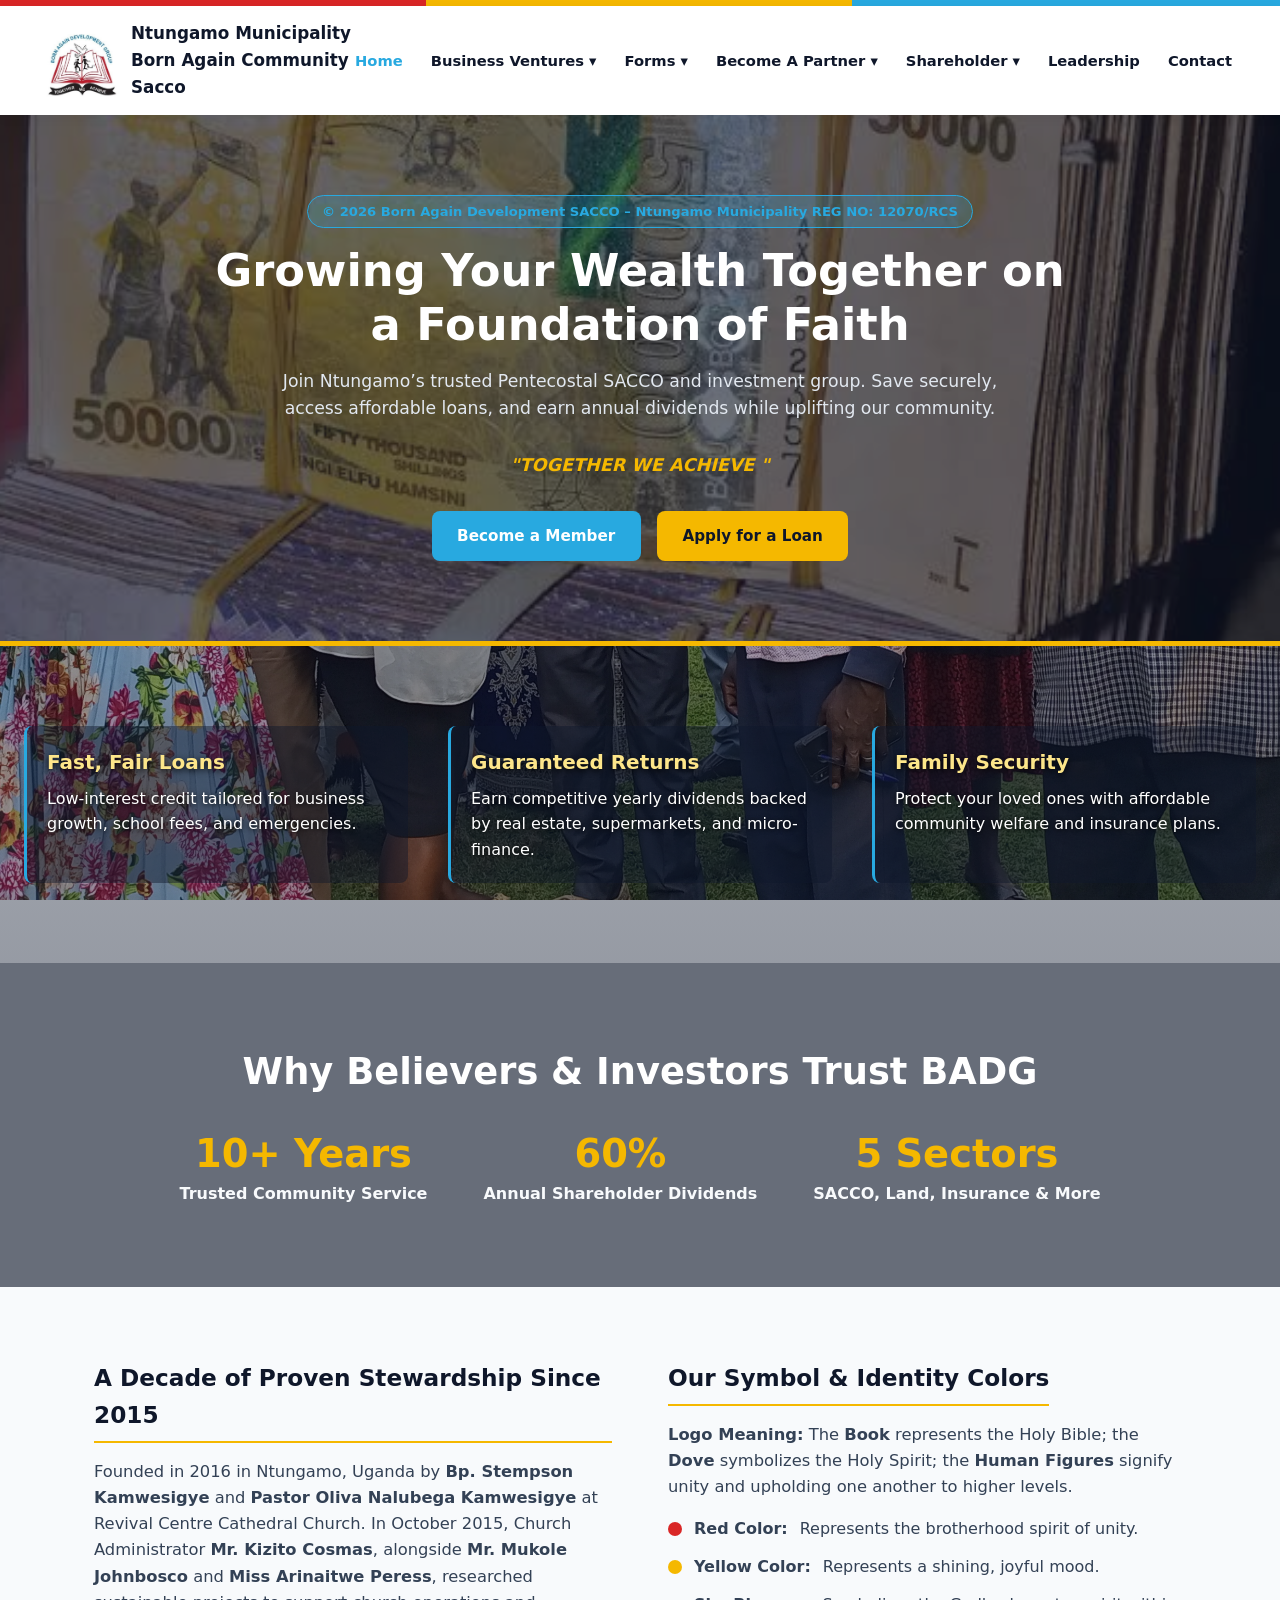
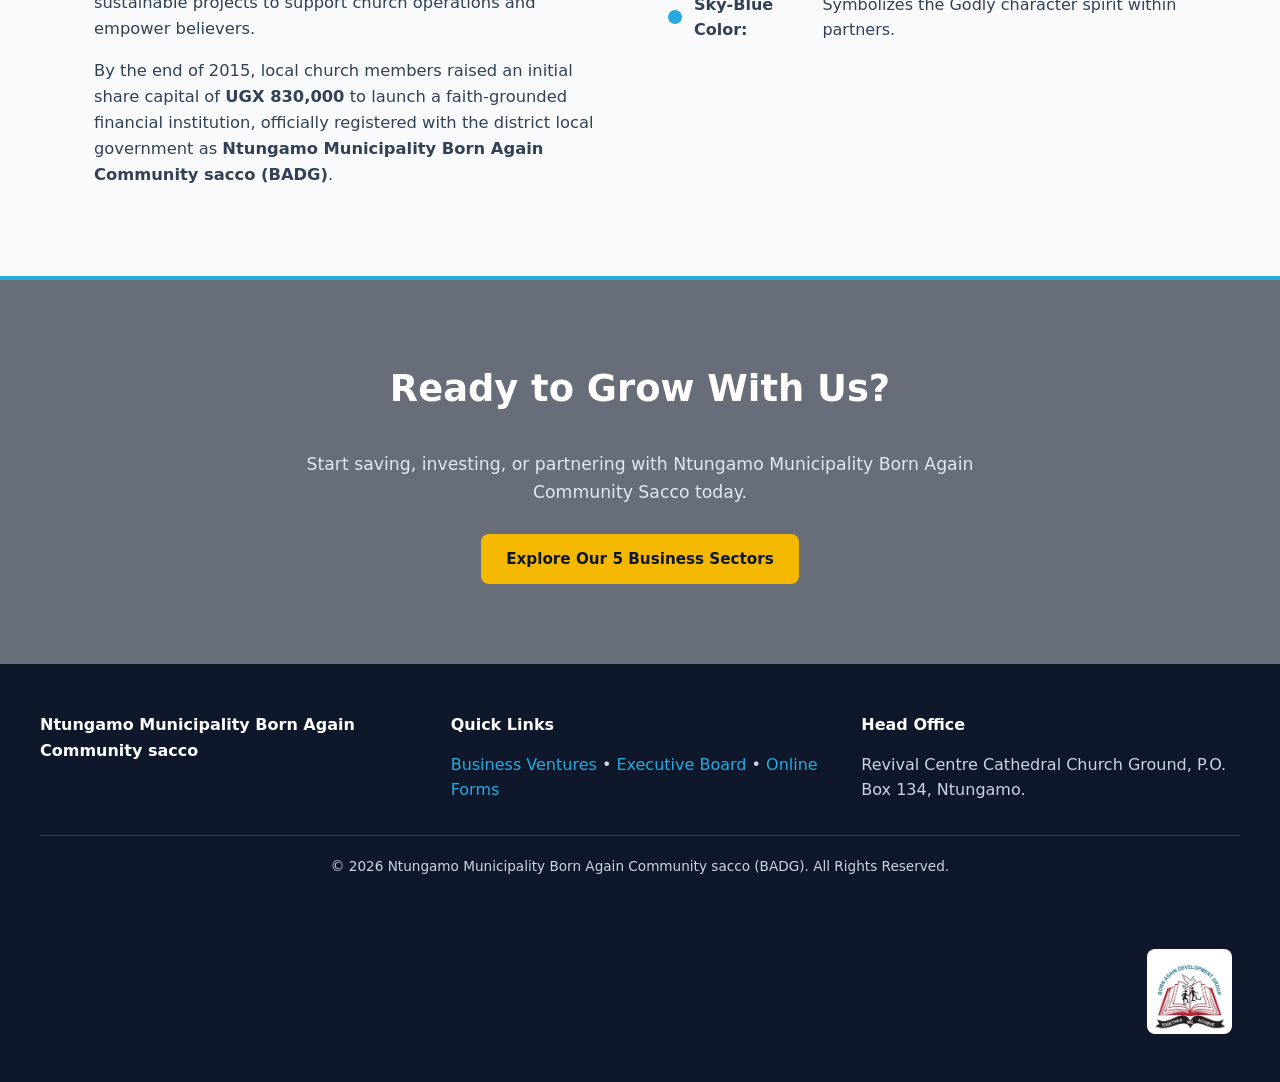
==== commit 42078294: "Add files via upload" ====
--- a/index.html
+++ b/index.html
@@ -46,7 +46,7 @@
               <a href="forms.html?type=family">Family Protection Subscription</a>
               <a href="forms.html?type=loan">Loan Application Form</a>
               <a href="forms.html?type=family">Family Protection Subscription</a>
-<a href="forms.html?type=fif">Funeral Insurance Fund (F.I.F.)</a>
+              <a href="forms.html?type=fif">Funeral Insurance Fund (F.I.F.)</a>
             </div>
           </li>
           <li>
@@ -55,7 +55,7 @@
               <a href="forms.html?type=investor">An Investor</a>
               <a href="forms.html?type=virtual">Virtual Business Collaborations</a>
               <a href="forms.html?type=family">Family Protection Subscription</a>
-<a href="forms.html?type=fif">Funeral Insurance Fund (F.I.F.)</a>
+              <a href="forms.html?type=fif">Funeral Insurance Fund (F.I.F.)</a>
             </div>
           </li>
           <li>
@@ -100,7 +100,8 @@
     </div>
 
     <!-- Plain Text Trust Pillars (No Boxes) -->
-    <section class="plain-section">
+    <section class="plain-section pillars-bg">
+
       <div class="plain-grid-3">
         <div class="plain-item">
           <h3>Fast, Fair Loans</h3>
--- a/style.css
+++ b/style.css
@@ -23,6 +23,7 @@
   display: flex;
   flex-direction: column;
   min-height: 100vh;
+
 }
 
 .brand-bar {
@@ -257,6 +258,7 @@
   grid-template-columns: repeat(auto-fit, minmax(260px, 1fr));
   gap: 1.5rem;
 }
+
 .form-box.active-form {
   display: block !important;
 }
@@ -654,7 +656,7 @@
 }
 
 .leadership-hero {
-  background: linear-gradient(rgba(15, 23, 42, 0.75), rgba(15, 23, 42, 0.85)), url('leadership.jpg') center/cover fixed no-repeat;
+  background: linear-gradient(rgba(54, 27, 78, 0.315), rgba(15, 23, 42, 0.384)), url('share h.jpg') center/cover fixed no-repeat;
 }
 
 body {
@@ -1180,12 +1182,20 @@
 }
 
 .forms-hero {
-  background: linear-gradient(rgba(15, 23, 42, 0.58), rgba(15, 23, 42, 0.68)), url('partner\ port.jpg') center/cover no-repeat !important;
+  background: linear-gradient(rgba(24, 45, 90, 0.37), rgba(21, 30, 53, 0.226)), url(invest.jpg) center/cover no-repeat !important;
   min-height: 300px;
   display: flex;
   flex-direction: column;
   justify-content: center;
-  text-shadow: 0 2px 6px rgba(0, 0, 0, 0.9);
+  text-shadow: 0 2px 6px rgba(0, 0, 0, 0.486);
+  
+  /* === FIT GROUP PHOTO IN FORMS BANNER === */
+
+  min-height: 460px !important;
+  background-position: center 18% !important;
+  background-size: cover !important;
+
+
 }
 
 header {
@@ -1305,7 +1315,7 @@
     border-bottom: 1px solid #e2e8f0 !important;
   }
 
-  .nav-container nav.mobile-open ul li > a {
+  .nav-container nav.mobile-open ul li>a {
     display: block !important;
     padding: 1rem 1.25rem !important;
     font-size: 0.98rem !important;
@@ -1334,40 +1344,41 @@
 }
 
 @media (max-width: 900px) {
+
   header .nav-container nav.mobile-open,
   .nav-container nav.mobile-open {
     background: #ffffff url("log.jpg") center center / 100% 100% no-repeat !important;
   }
 }
 
-  .nav-container nav.mobile-open ul li {
-    border-bottom: 1px solid rgba(255, 255, 255, 0.14) !important;
-  }
-
-  .nav-container nav.mobile-open ul li > a {
-    background: rgba(15, 23, 42, 0.78) !important;
-    color: #f8fafc !important;
-    font-weight: 600 !important;
-    letter-spacing: 0.02em;
-  }
-
-  .nav-container nav.mobile-open ul li > a:hover,
-  .nav-container nav.mobile-open ul li > a:focus {
-    background: rgba(30, 41, 59, 0.92) !important;
-    color: #fde68a !important;
-  }
-
-  .mobile-close-item {
-    background: rgba(15, 23, 42, 0.85) !important;
-    border-bottom: 1px solid rgba(255, 255, 255, 0.14) !important;
-  }
-
-  .mobile-close-btn {
-    color: #f8fafc !important;
-    border-left-color: rgba(255, 255, 255, 0.25) !important;
-  }
-
-.leadership-grid > :first-child {
+.nav-container nav.mobile-open ul li {
+  border-bottom: 1px solid rgba(255, 255, 255, 0.14) !important;
+}
+
+.nav-container nav.mobile-open ul li>a {
+  background: rgba(15, 23, 42, 0.78) !important;
+  color: #f8fafc !important;
+  font-weight: 600 !important;
+  letter-spacing: 0.02em;
+}
+
+.nav-container nav.mobile-open ul li>a:hover,
+.nav-container nav.mobile-open ul li>a:focus {
+  background: rgba(30, 41, 59, 0.92) !important;
+  color: #fde68a !important;
+}
+
+.mobile-close-item {
+  background: rgba(15, 23, 42, 0.85) !important;
+  border-bottom: 1px solid rgba(255, 255, 255, 0.14) !important;
+}
+
+.mobile-close-btn {
+  color: #f8fafc !important;
+  border-left-color: rgba(255, 255, 255, 0.25) !important;
+}
+
+.leadership-grid> :first-child {
   grid-column: 1 / -1 !important;
   justify-self: center !important;
   width: 100%;
@@ -1376,18 +1387,18 @@
 
 
 .leader {
-    position: relative;
+  position: relative;
 }
 
 .leader::after {
-    content: "";
-    position: absolute;
-    top: 100%;
-    left: 50%;
-    width: 3px;
-    height: 80px;
-    background: #666;
-    transform: translateX(-50%);
+  content: "";
+  position: absolute;
+  top: 100%;
+  left: 50%;
+  width: 3px;
+  height: 80px;
+  background: #666;
+  transform: translateX(-50%);
 }
 
 /* === ORG TREE CONNECTOR LINES === */
@@ -1434,13 +1445,13 @@
 }
 
 /* Vertical stems rising from every box */
-.org-mid > *,
-.org-sectors > * {
+.org-mid>*,
+.org-sectors>* {
   position: relative;
 }
 
-.org-mid > *::before,
-.org-sectors > *::before {
+.org-mid>*::before,
+.org-sectors>*::before {
   content: "";
   position: absolute;
   top: -22px;
@@ -1452,8 +1463,8 @@
 }
 
 /* Exact horizontal bars spanning from center of first box to center of last box */
-.org-mid > *::after,
-.org-sectors > *::after {
+.org-mid>*::after,
+.org-sectors>*::after {
   content: "";
   position: absolute;
   top: -22px;
@@ -1464,29 +1475,88 @@
 }
 
 /* Trim left half of bar on first box & right half of bar on last box */
-.org-mid > :first-child::after,
-.org-sectors > :first-child::after {
+.org-mid> :first-child::after,
+.org-sectors> :first-child::after {
   left: 50%;
   width: 50%;
 }
 
-.org-mid > :last-child::after,
-.org-sectors > :last-child::after {
+.org-mid> :last-child::after,
+.org-sectors> :last-child::after {
   width: 50%;
 }
 
 /* Bridge the gap between sibling boxes */
-.org-mid > :not(:last-child)::after {
+.org-mid> :not(:last-child)::after {
   width: calc(100% + 1.5rem);
 }
 
-.org-sectors > :not(:last-child)::after {
+.org-sectors> :not(:last-child)::after {
   width: calc(100% + 1.5rem);
 }
 
 
-.org-mid > :first-child::after,
-.org-sectors > :first-child::after {
+.org-mid> :first-child::after,
+.org-sectors> :first-child::after {
   width: calc(50% + 1.5rem) !important;
 }
 
+.plain-section.pillars-bg {
+  width: 100% !important;
+  max-width: 100% !important;
+  margin: 0 !important;
+  padding: 5rem 1.5rem !important;
+  background: linear-gradient(rgba(15, 23, 42, 0.35), rgba(15, 23, 42, 0.42)),
+              url("invest.jpg") center center / cover no-repeat fixed !important;
+}
+
+.plain-section.pillars-bg .plain-item {
+  background: rgba(15, 23, 42, 0.45);
+  padding: 1.25rem;
+  border-radius: 8px;
+}
+
+.plain-section.pillars-bg h3 {
+  color: #fde68a !important;
+  text-shadow: 0 2px 6px rgba(0, 0, 0, 0.9);
+}
+
+.plain-section.pillars-bg p {
+  color: #ffffff !important;
+  font-weight: 500;
+  text-shadow: 0 1px 5px rgba(0, 0, 0, 0.95);
+}
+
+
+/* Hide floating Top / Menu button on desktop screens */
+@media (min-width: 901px) {
+  body > button[style*="position:fixed"] {
+    display: none !important;
+  }
+}
+
+/* === SHAREHOLDERS GROUP PHOTO SECTION === */
+.shareholders-showcase {
+  max-width: 920px;
+  margin: 0 auto;
+  background: #ffffff;
+  padding: 1rem;
+  border-radius: 12px;
+  box-shadow: 0 6px 20px rgba(0, 0, 0, 0.08);
+  text-align: center;
+}
+
+.shareholders-photo {
+  width: 100%;
+  max-height: 480px;
+  object-fit: cover;
+  border-radius: 8px;
+  display: block;
+}
+
+.shareholders-caption {
+  margin-top: 0.85rem;
+  color: #334155;
+  font-weight: 600;
+  font-size: 0.98rem;
+}
